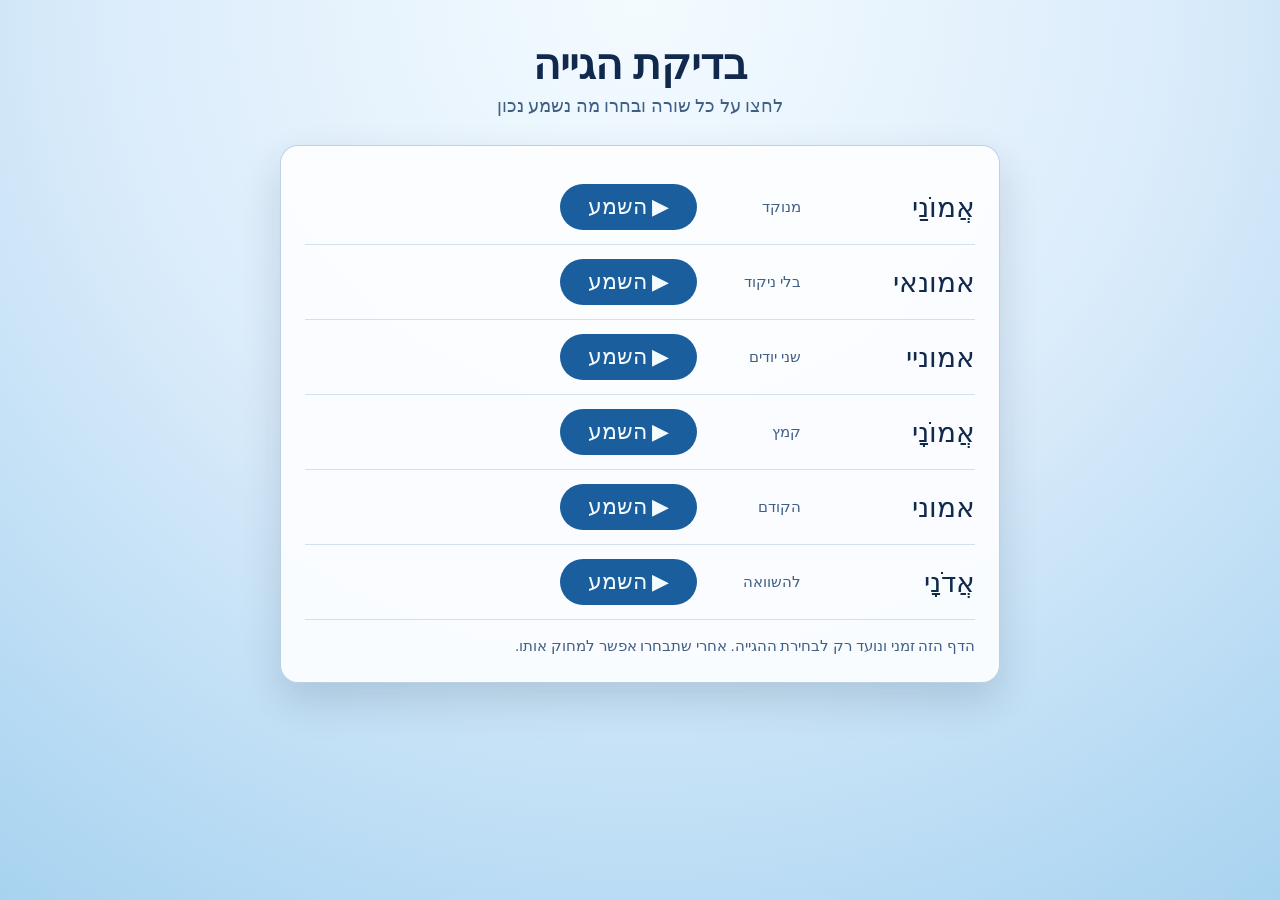
==== voice-test.html @ b6fd7595 "Save reading controls, verse layout, and blue theme. Co-authored-by: Cursor <cursoragent@cursor.com>" ====
<!DOCTYPE html>
<html lang="he" dir="rtl">
  <head>
    <meta charset="UTF-8" />
    <meta name="viewport" content="width=device-width, initial-scale=1" />
    <title>בדיקת הגייה</title>
    <link rel="stylesheet" href="style.css" />
    <style>
      .row {
        display: flex;
        align-items: center;
        gap: 14px;
        flex-wrap: wrap;
        padding: 14px 0;
        border-bottom: 1px solid rgba(27, 94, 158, 0.18);
      }
      .row .word {
        font-size: 28px;
        min-width: 160px;
      }
      .row .tag {
        color: var(--ink-soft);
        font-size: 15px;
        min-width: 90px;
      }
    </style>
  </head>
  <body>
    <main class="page">
      <header>
        <h1>בדיקת הגייה</h1>
        <p class="subtitle">לחצו על כל שורה ובחרו מה נשמע נכון</p>
      </header>

      <section class="card">
        <div id="rows"></div>
        <p class="note">
          הדף הזה זמני ונועד רק לבחירת ההגייה. אחרי שתבחרו אפשר למחוק אותו.
        </p>
      </section>
    </main>

    <script>
      const candidates = [
        ["אֲמוֹנַי", "מנוקד"],
        ["אמונאי", "בלי ניקוד"],
        ["אמוניי", "שני יודים"],
        ["אֲמוֹנָי", "קמץ"],
        ["אמוני", "הקודם"],
        ["אֲדֹנָי", "להשוואה"],
      ];

      const rows = document.getElementById("rows");

      for (const [word, tag] of candidates) {
        const row = document.createElement("div");
        row.className = "row";

        const wordEl = document.createElement("span");
        wordEl.className = "word";
        wordEl.textContent = word;

        const tagEl = document.createElement("span");
        tagEl.className = "tag";
        tagEl.textContent = tag;

        const btn = document.createElement("button");
        btn.type = "button";
        btn.textContent = "▶ השמע";
        btn.addEventListener("click", async () => {
          btn.disabled = true;
          btn.textContent = "טוען...";
          try {
            const response = await fetch("/api/speech", {
              method: "POST",
              headers: { "Content-Type": "application/json" },
              body: JSON.stringify({ text: word }),
            });
            if (!response.ok) throw new Error("speech failed");
            const url = URL.createObjectURL(await response.blob());
            await new Audio(url).play();
            btn.textContent = "▶ השמע שוב";
          } catch (error) {
            btn.textContent = "שגיאה";
          } finally {
            btn.disabled = false;
          }
        });

        row.append(wordEl, tagEl, btn);
        rows.appendChild(row);
      }
    </script>
  </body>
</html>
---- style.css ----
:root {
  --ink: #10294d;
  --ink-soft: #3f5f85;
  --paper: #dbecfb;
  --paper-deep: #c3dff5;
  --blue: #1b5e9e;
  --blue-bright: #4aa3dd;
  --sky: #8fd0f2;
  --error: #9b2c2c;
  --verse-active: #eaf6ff;
  --shadow: 0 18px 40px rgba(16, 41, 77, 0.16);
}

* {
  box-sizing: border-box;
}

html,
body {
  margin: 0;
  min-height: 100%;
}

body {
  font-family: "David", "Times New Roman", "Noto Serif Hebrew", "Segoe UI", serif;
  background:
    radial-gradient(circle at top, #f4fbff 0%, var(--paper) 48%, #a7d3f0 100%);
  color: var(--ink);
  direction: rtl;
}

.page {
  max-width: 760px;
  margin: 0 auto;
  padding: 32px 20px 120px;
}

header {
  text-align: center;
  margin-bottom: 28px;
}

.ornament {
  color: var(--blue);
  letter-spacing: 0.4em;
  font-size: 14px;
}

h1 {
  margin: 8px 0 6px;
  font-size: 42px;
  font-weight: 700;
}

.subtitle {
  margin: 0;
  color: var(--ink-soft);
  font-size: 18px;
}

.card {
  background: rgba(252, 253, 255, 0.94);
  border: 1px solid rgba(27, 94, 158, 0.28);
  border-radius: 18px;
  box-shadow: var(--shadow);
  padding: 24px;
  margin-bottom: 20px;
}

label {
  display: block;
  font-size: 20px;
  margin-bottom: 10px;
}

input[type="text"] {
  width: 100%;
  font: inherit;
  font-size: 28px;
  padding: 12px 16px;
  border: 1px solid rgba(27, 94, 158, 0.45);
  border-radius: 12px;
  background: #ffffff;
  color: var(--ink);
  text-align: center;
}

input[type="text"]:focus {
  outline: 2px solid var(--blue-bright);
}

.error {
  min-height: 28px;
  margin: 10px 0 0;
  color: var(--error);
  font-size: 18px;
}

.actions {
  display: flex;
  flex-wrap: wrap;
  gap: 12px;
  justify-content: center;
  margin-top: 18px;
}

button {
  font: inherit;
  font-size: 22px;
  padding: 10px 28px;
  border: 0;
  border-radius: 999px;
  cursor: pointer;
  background: var(--blue);
  color: #f4fbff;
}

button:disabled {
  opacity: 0.45;
  cursor: not-allowed;
}

button.secondary {
  background: transparent;
  color: var(--blue);
  border: 1px solid rgba(27, 94, 158, 0.45);
}

.chapter-title {
  text-align: center;
  font-size: 30px;
  margin: 0 0 18px;
  color: var(--blue);
}

.verses {
  display: grid;
  gap: 0;
}

.verse {
  padding: 0 10px;
  border-radius: 6px;
  line-height: 0.3;
  font-size: 22px;
  transition: background 0.2s ease;
}

.verse.active {
  background: var(--verse-active);
  box-shadow: inset 0 0 0 1px rgba(27, 94, 158, 0.35);
  line-height: 1.2;
}

.verse-num {
  display: inline-block;
  min-width: 1.8em;
  margin-left: 8px;
  color: var(--blue-bright);
  font-size: 16px;
}

.status {
  text-align: center;
  color: var(--ink-soft);
  margin-top: 16px;
  min-height: 24px;
}

.floating-controls {
  position: fixed;
  bottom: 24px;
  left: 50%;
  transform: translateX(-50%);
  z-index: 50;
  display: flex;
  flex-wrap: wrap;
  gap: 10px;
  justify-content: center;
  max-width: calc(100% - 24px);
}

.floating-stop {
  background: var(--error, #8c2f21);
  color: #f4fbff;
  box-shadow: 0 10px 26px rgba(16, 41, 77, 0.35);
}

.floating-change {
  background: #f4fbff;
  color: var(--blue);
  border: 1px solid rgba(27, 94, 158, 0.45);
  box-shadow: 0 10px 26px rgba(16, 41, 77, 0.2);
}

.floating-back {
  background: var(--sky);
  color: var(--ink);
  box-shadow: 0 10px 26px rgba(16, 41, 77, 0.25);
}

@supports (bottom: env(safe-area-inset-bottom)) {
  .floating-controls {
    bottom: calc(24px + env(safe-area-inset-bottom));
  }
}

.note {
  margin: 14px 0 0;
  color: var(--ink-soft);
  font-size: 15px;
  line-height: 1.6;
}

.note:empty {
  display: none;
}

.hidden {
  display: none;
}
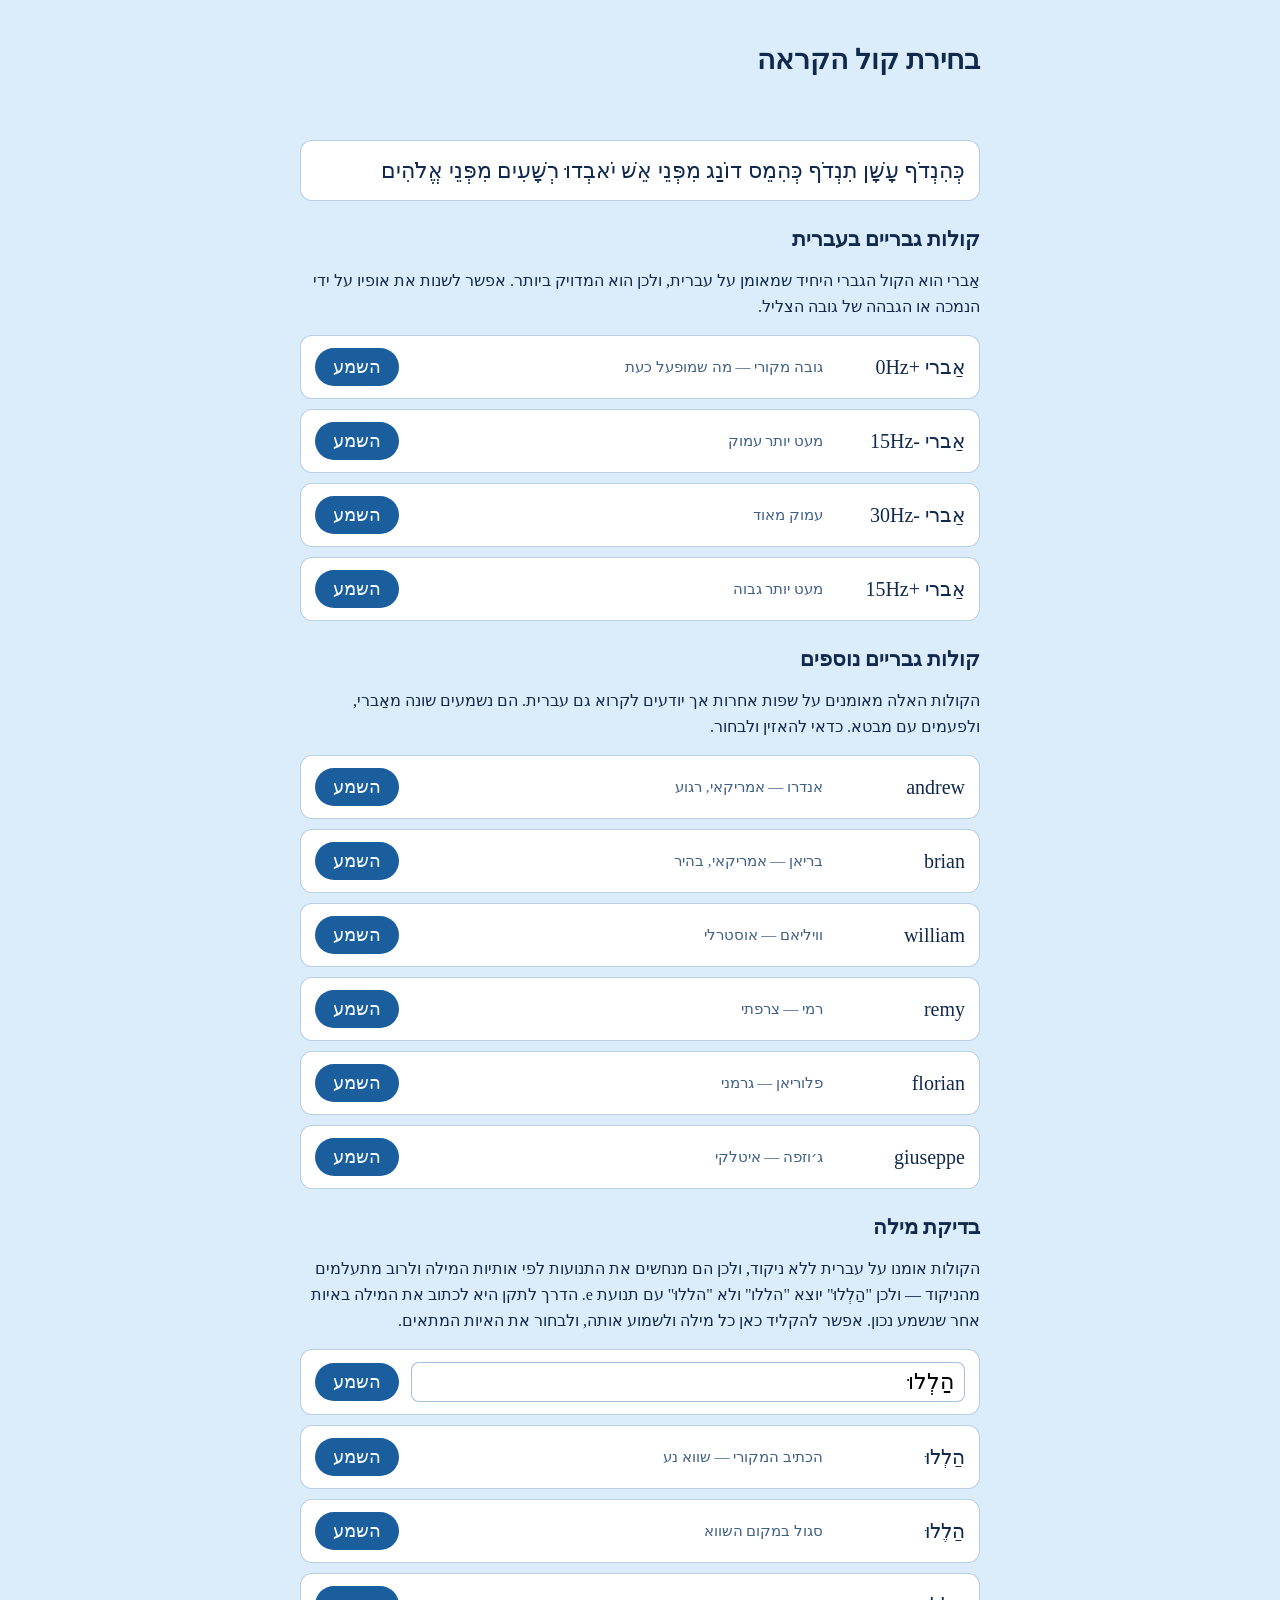
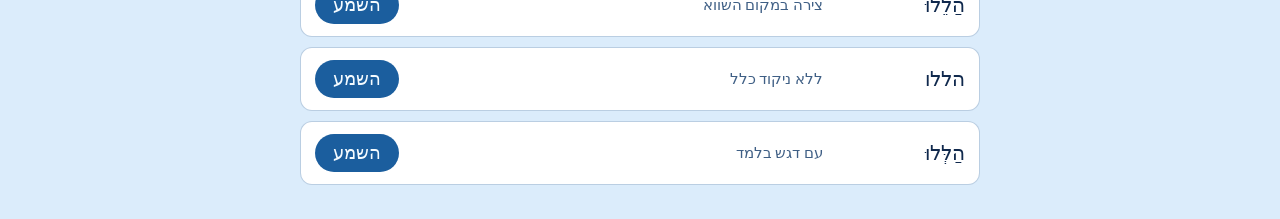
==== commit c3fcd25c: "Improve Hebrew reading and reader controls. Use male Edge TTS, three speeds, Hebrew/English/French U" ====
--- a/voice-test.html
+++ b/voice-test.html
@@ -3,93 +3,215 @@
   <head>
     <meta charset="UTF-8" />
     <meta name="viewport" content="width=device-width, initial-scale=1" />
-    <title>בדיקת הגייה</title>
-    <link rel="stylesheet" href="style.css" />
+    <title>בחירת קול הקראה</title>
     <style>
+      body {
+        font-family: "David", "Times New Roman", serif;
+        background: #dbecfb;
+        color: #10294d;
+        padding: 24px;
+        max-width: 680px;
+        margin: 0 auto;
+      }
+      h1 {
+        font-size: 28px;
+        margin-bottom: 6px;
+      }
+      h2 {
+        font-size: 21px;
+        margin: 26px 0 10px;
+      }
+      p {
+        line-height: 1.6;
+      }
       .row {
         display: flex;
         align-items: center;
-        gap: 14px;
-        flex-wrap: wrap;
-        padding: 14px 0;
-        border-bottom: 1px solid rgba(27, 94, 158, 0.18);
-      }
-      .row .word {
-        font-size: 28px;
-        min-width: 160px;
-      }
-      .row .tag {
-        color: var(--ink-soft);
+        gap: 12px;
+        background: #fff;
+        border: 1px solid rgba(27, 94, 158, 0.3);
+        border-radius: 12px;
+        padding: 12px 14px;
+        margin-bottom: 10px;
+      }
+      .name {
+        font-size: 20px;
+        min-width: 130px;
+      }
+      .tag {
+        color: #3f5f85;
         font-size: 15px;
-        min-width: 90px;
+        flex: 1;
+      }
+      button {
+        font: inherit;
+        font-size: 18px;
+        padding: 8px 18px;
+        border: 0;
+        border-radius: 999px;
+        background: #1b5e9e;
+        color: #f4fbff;
+        cursor: pointer;
+      }
+      #note {
+        min-height: 26px;
+        color: #9b2c2c;
+      }
+      .sample {
+        font-size: 22px;
+        background: #fff;
+        border-radius: 12px;
+        padding: 12px 14px;
+        border: 1px solid rgba(27, 94, 158, 0.3);
+      }
+      input {
+        font: inherit;
+        font-size: 22px;
+        flex: 1;
+        padding: 6px 10px;
+        border: 1px solid rgba(27, 94, 158, 0.4);
+        border-radius: 8px;
+        text-align: right;
       }
     </style>
   </head>
   <body>
-    <main class="page">
-      <header>
-        <h1>בדיקת הגייה</h1>
-        <p class="subtitle">לחצו על כל שורה ובחרו מה נשמע נכון</p>
-      </header>
-
-      <section class="card">
-        <div id="rows"></div>
-        <p class="note">
-          הדף הזה זמני ונועד רק לבחירת ההגייה. אחרי שתבחרו אפשר למחוק אותו.
-        </p>
-      </section>
-    </main>
+    <h1>בחירת קול הקראה</h1>
+    <p id="note" aria-live="polite"></p>
+    <p class="sample" id="sample"></p>
+
+    <h2>קולות גבריים בעברית</h2>
+    <p>
+      אַברי הוא הקול הגברי היחיד שמאומן על עברית, ולכן הוא המדויק ביותר. אפשר
+      לשנות את אופיו על ידי הנמכה או הגבהה של גובה הצליל.
+    </p>
+    <div id="avri"></div>
+
+    <h2>קולות גבריים נוספים</h2>
+    <p>
+      הקולות האלה מאומנים על שפות אחרות אך יודעים לקרוא גם עברית. הם נשמעים
+      שונה מאַברי, ולפעמים עם מבטא. כדאי להאזין ולבחור.
+    </p>
+    <div id="others"></div>
+
+    <h2>בדיקת מילה</h2>
+    <p>
+      הקולות אומנו על עברית ללא ניקוד, ולכן הם מנחשים את התנועות לפי אותיות
+      המילה ולרוב מתעלמים מהניקוד — ולכן "הַלְלוּ" יוצא "הללו" ולא "הללוּ" עם
+      תנועת e. הדרך לתקן היא לכתוב את המילה באיות אחר שנשמע נכון. אפשר להקליד
+      כאן כל מילה ולשמוע אותה, ולבחור את האיות המתאים.
+    </p>
+    <div class="row">
+      <input id="word" value="הַלְלוּ" aria-label="מילה לבדיקה" />
+      <button id="word-play" type="button">השמע</button>
+    </div>
+    <div id="variants"></div>
 
     <script>
-      const candidates = [
-        ["אֲמוֹנַי", "מנוקד"],
-        ["אמונאי", "בלי ניקוד"],
-        ["אמוניי", "שני יודים"],
-        ["אֲמוֹנָי", "קמץ"],
-        ["אמוני", "הקודם"],
-        ["אֲדֹנָי", "להשוואה"],
+      const SAMPLE = "כְּהִנְדֹּף עָשָׁן תִּנְדֹּף כְּהִמֵּס דּוֹנַג מִפְּנֵי אֵשׁ יֹאבְדוּ רְשָׁעִים מִפְּנֵי אֱלֹהִים";
+      // The same two rewrites the app applies, so the trial matches the reader:
+      // the dagesh is kept only in ב, כ, פ and in the shuruk ו, and a word-final
+      // חַ is respelled אַך.
+      const DAGESH_KEEPERS = /[בכךפףו]/;
+      const LETTER_WITH_DAGESH = /([\u05D0-\u05EA])([\u0591-\u05BB\u05BD-\u05C7]*)\u05BC/g;
+      const CLEAN_SAMPLE = SAMPLE.replace(LETTER_WITH_DAGESH, (match, letter, marks) =>
+        DAGESH_KEEPERS.test(letter) ? match : letter + marks
+      );
+      const SAMPLE_SPEECH = CLEAN_SAMPLE.replace(/חַ(?=$|\s)/g, "אַך");
+
+      const AVRI = [
+        ["+0Hz", "גובה מקורי — מה שמופעל כעת"],
+        ["-15Hz", "מעט יותר עמוק"],
+        ["-30Hz", "עמוק מאוד"],
+        ["+15Hz", "מעט יותר גבוה"],
       ];
 
-      const rows = document.getElementById("rows");
-
-      for (const [word, tag] of candidates) {
+      const OTHERS = [
+        ["andrew", "אנדרו — אמריקאי, רגוע"],
+        ["brian", "בריאן — אמריקאי, בהיר"],
+        ["william", "וויליאם — אוסטרלי"],
+        ["remy", "רמי — צרפתי"],
+        ["florian", "פלוריאן — גרמני"],
+        ["giuseppe", "ג׳וזפה — איטלקי"],
+      ];
+
+      const note = document.getElementById("note");
+      document.getElementById("sample").textContent = SAMPLE_SPEECH;
+
+      async function play(voice, pitch, text = SAMPLE_SPEECH) {
+        note.textContent = "";
+        try {
+          const response = await fetch("/api/speech", {
+            method: "POST",
+            headers: { "Content-Type": "application/json" },
+            body: JSON.stringify({ text, voice, pitch }),
+          });
+          if (!response.ok) throw new Error(await response.text());
+          const url = URL.createObjectURL(await response.blob());
+          await new Audio(url).play();
+        } catch (error) {
+          note.textContent = `לא ניתן להשמיע: ${error.message}`;
+        }
+      }
+
+      function addRow(container, name, label, voice, pitch) {
         const row = document.createElement("div");
+        const title = document.createElement("span");
+        const tag = document.createElement("span");
+        const button = document.createElement("button");
         row.className = "row";
-
-        const wordEl = document.createElement("span");
-        wordEl.className = "word";
-        wordEl.textContent = word;
-
-        const tagEl = document.createElement("span");
-        tagEl.className = "tag";
-        tagEl.textContent = tag;
-
-        const btn = document.createElement("button");
-        btn.type = "button";
-        btn.textContent = "▶ השמע";
-        btn.addEventListener("click", async () => {
-          btn.disabled = true;
-          btn.textContent = "טוען...";
-          try {
-            const response = await fetch("/api/speech", {
-              method: "POST",
-              headers: { "Content-Type": "application/json" },
-              body: JSON.stringify({ text: word }),
-            });
-            if (!response.ok) throw new Error("speech failed");
-            const url = URL.createObjectURL(await response.blob());
-            await new Audio(url).play();
-            btn.textContent = "▶ השמע שוב";
-          } catch (error) {
-            btn.textContent = "שגיאה";
-          } finally {
-            btn.disabled = false;
-          }
+        title.className = "name";
+        tag.className = "tag";
+        title.textContent = name;
+        tag.textContent = label;
+        button.type = "button";
+        button.textContent = "השמע";
+        button.addEventListener("click", () => play(voice, pitch));
+        row.append(title, tag, button);
+        container.append(row);
+      }
+
+      const avriBox = document.getElementById("avri");
+      AVRI.forEach(([pitch, label]) => addRow(avriBox, `אַברי ${pitch}`, label, "avri", pitch));
+
+      const othersBox = document.getElementById("others");
+      OTHERS.forEach(([voice, label]) => addRow(othersBox, voice, label, voice, "+0Hz"));
+
+      // Spelling candidates for a shva na, which the voices swallow. They are
+      // read with the default voice so the trial matches the app.
+      const VARIANTS = [
+        ["הַלְלוּ", "הכתיב המקורי — שווא נע"],
+        ["הַלֶלוּ", "סגול במקום השווא"],
+        ["הַלֵלוּ", "צירה במקום השווא"],
+        ["הללו", "ללא ניקוד כלל"],
+        ["הַלְּלוּ", "עם דגש בלמד"],
+      ];
+
+      const wordInput = document.getElementById("word");
+      document
+        .getElementById("word-play")
+        .addEventListener("click", () => play("avri", "+0Hz", wordInput.value));
+
+      const variantsBox = document.getElementById("variants");
+      VARIANTS.forEach(([spelling, label]) => {
+        const row = document.createElement("div");
+        const title = document.createElement("span");
+        const tag = document.createElement("span");
+        const button = document.createElement("button");
+        row.className = "row";
+        title.className = "name";
+        tag.className = "tag";
+        title.textContent = spelling;
+        tag.textContent = label;
+        button.type = "button";
+        button.textContent = "השמע";
+        button.addEventListener("click", () => {
+          wordInput.value = spelling;
+          play("avri", "+0Hz", spelling);
         });
-
-        row.append(wordEl, tagEl, btn);
-        rows.appendChild(row);
-      }
+        row.append(title, tag, button);
+        variantsBox.append(row);
+      });
     </script>
   </body>
 </html>
